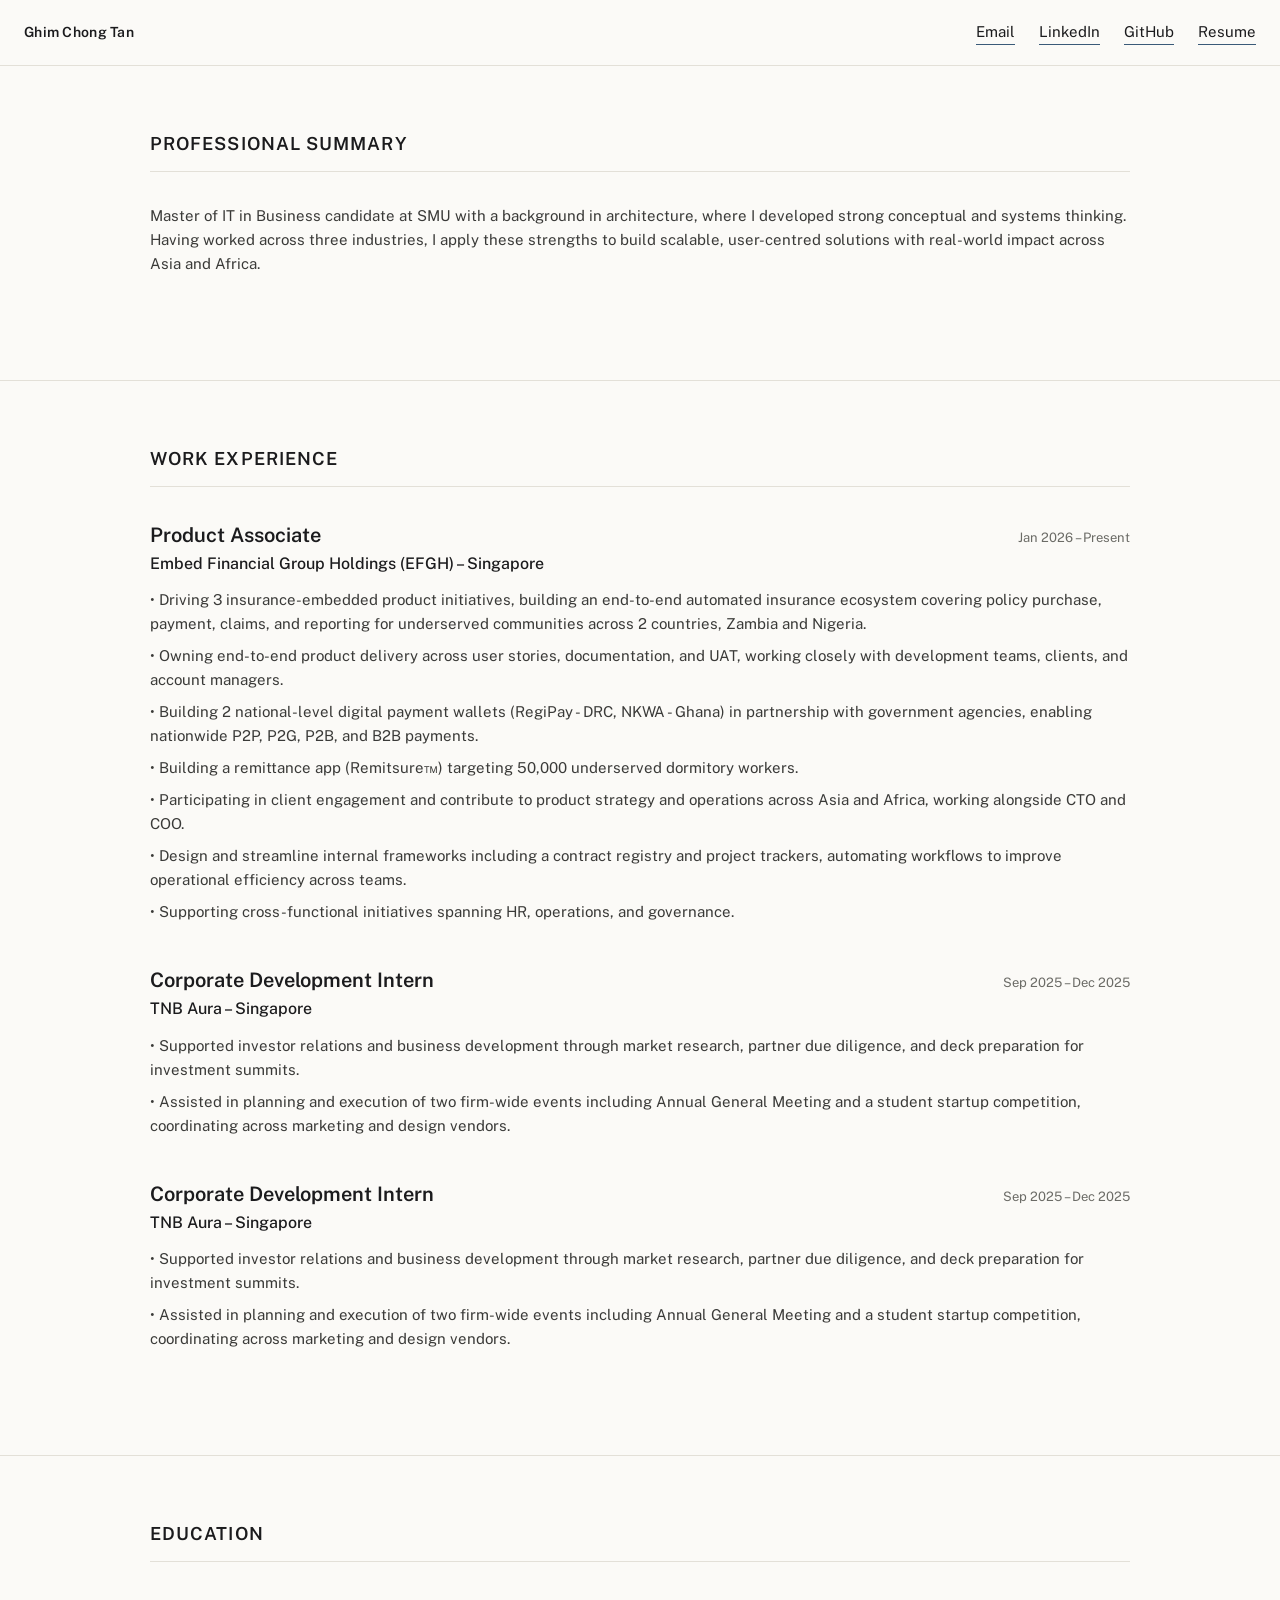
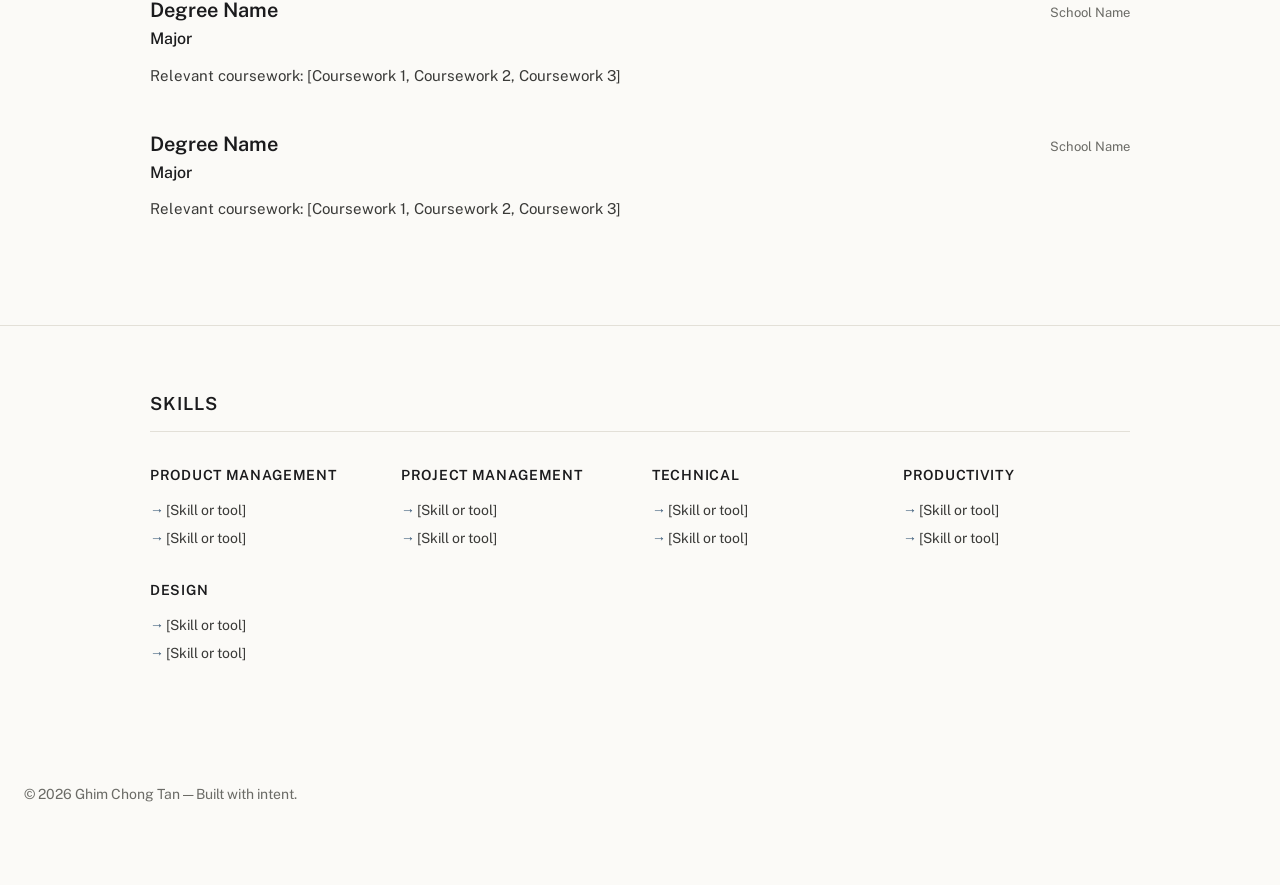
==== resume.html @ 165120eb "Update gallery cards with images and overlay styling Co-Authored-By: Claude Sonnet 4.6 <noreply@anth" ====
<!DOCTYPE html>
<html lang="en">
<head>
<meta charset="UTF-8">
<meta name="viewport" content="width=device-width, initial-scale=1.0">
<link rel="preconnect" href="https://fonts.googleapis.com">
<link rel="preconnect" href="https://fonts.gstatic.com" crossorigin>
<link href="https://fonts.googleapis.com/css2?family=Public+Sans:ital,wght@0,400;0,500;0,600;0,700;1,400&display=swap" rel="stylesheet">
<title>Resume — Ghim Chong Tan</title>
<style>
  :root{
    --ink:#1b1b1d;
    --paper:#fbfaf7;
    --line:#e3e0d8;
    --accent:#3a5a78;
    --accent-soft:#cfe0ea;
    --muted:#6b6b66;
    --content-padding-horizontal:150px;
  }
  *{margin:0;padding:0;box-sizing:border-box;}
  html{scroll-behavior:smooth;}
  body{
    background:var(--paper);
    color:var(--ink);
    font-family: 'Public Sans', -apple-system, BlinkMacSystemFont, 'Segoe UI', sans-serif;
    line-height:1.6;
  }
  .mono{font-family: 'Public Sans', -apple-system, BlinkMacSystemFont, 'Segoe UI', sans-serif; letter-spacing:0.02em;}

  nav{
    position:sticky;top:0;z-index:999;
    max-width:100%;margin:0 auto;padding:20px 24px;
    background:var(--paper);
    border-bottom:1px solid var(--line);
    display:flex;justify-content:space-between;align-items:center;
  }
  nav a.logo{
    font-size:14px;font-weight:600;color:var(--ink);text-decoration:none;
    letter-spacing:0.02em;
  }
  nav a.logo:hover{
    color:var(--accent);
  }

  nav .links{
    display:flex;gap:24px;
  }
  nav .links a{
    color:var(--ink);text-decoration:none;border-bottom:1px solid var(--accent);
    font-size:15px;
  }
  nav .links a:hover{color:var(--accent);}

  section{max-width:100%;margin:0 auto;padding:64px var(--content-padding-horizontal);}
  section + section{border-top:1px solid var(--line);}

  .section-title{
    font-size:18px;font-weight:600;color:var(--ink);
    text-transform:uppercase;letter-spacing:0.06em;
    margin-bottom:32px;padding-bottom:12px;
    border-bottom:1px solid var(--line);
  }

  .entry{
    margin-bottom:40px;
  }
  .entry-header{
    display:flex;justify-content:space-between;align-items:baseline;margin-bottom:4px;
  }
  .entry-title{
    font-size:20px;font-weight:600;color:var(--ink);
  }
  .entry-date{
    font-size:13px;color:var(--muted);
  }
  .entry-subtitle{
    font-size:16px;color:var(--ink);margin-bottom:8px;font-weight:500;
  }
  .entry-description{
    font-size:15px;color:#3a3a38;line-height:1.6;margin-bottom:8px;
  }
  .tags{
    display:flex;gap:8px;flex-wrap:wrap;margin-top:12px;
  }
  .tag{
    font-size:12px;background:var(--accent-soft);color:var(--accent);
    padding:4px 10px;border-radius:100px;font-weight:500;
  }

  .skills-grid{
    display:grid;grid-template-columns:repeat(auto-fit, minmax(200px, 1fr));gap:24px;
    margin-top:24px;
  }
  .skill-category h3{
    font-size:14px;font-weight:600;color:var(--ink);margin-bottom:12px;
    text-transform:uppercase;letter-spacing:0.05em;
  }
  .skill-category ul{
    list-style:none;
  }
  .skill-category li{
    font-size:14px;color:#3a3a38;margin-bottom:6px;
    padding-left:16px;position:relative;
  }
  .skill-category li:before{
    content:"→";position:absolute;left:0;color:var(--accent);
  }

  footer{
    max-width:100%;margin:0 auto;padding:48px 24px 80px;
    color:var(--muted);font-size:14px;
  }

  @media (max-width:600px){
    h1{font-size:32px;}
    .entry-header{flex-direction:column;align-items:flex-start;}
    .entry-date{margin-top:4px;}
  }
</style>
</head>
<body>

<nav>
  <a href="/" class="logo">Ghim Chong Tan</a>
  <div class="links">
    <a href="mailto:ghimchong.tan@gmail.com">Email</a>
    <a href="#" target="_blank">LinkedIn</a>
    <a href="#" target="_blank">GitHub</a>
    <a href="/resume.html">Resume</a>
  </div>
</nav>

<section id="professional-summary">
  <h2 class="section-title mono">Professional Summary</h2>
  <div class="entry">
    <div class="entry-description">Master of IT in Business candidate at SMU with a background in architecture, where I developed strong conceptual and systems thinking. Having worked across three industries, I apply these strengths to build scalable, user-centred solutions with real-world impact across Asia and Africa.</div>
  </div>
</section>

<section id="work-experience">
  <h2 class="section-title mono">Work Experience</h2>

  <div class="entry">
    <div class="entry-header">
      <div>
        <div class="entry-title">Product Associate</div>
        <div class="entry-subtitle">Embed Financial Group Holdings (EFGH) – Singapore</div>
      </div>
      <div class="entry-date">Jan 2026 – Present</div>
    </div>
    <div class="entry-description">• Driving 3 insurance-embedded product initiatives, building an end-to-end automated insurance ecosystem covering policy purchase, payment, claims, and reporting for underserved communities across 2 countries, Zambia and Nigeria.</div>
    <div class="entry-description">• Owning end-to-end product delivery across user stories, documentation, and UAT, working closely with development teams, clients, and account managers.</div>
    <div class="entry-description">• Building 2 national-level digital payment wallets (RegiPay - DRC, NKWA - Ghana) in partnership with government agencies, enabling nationwide P2P, P2G, P2B, and B2B payments.</div>
    <div class="entry-description">• Building a remittance app (Remitsure™) targeting 50,000 underserved dormitory workers.</div>
    <div class="entry-description">• Participating in client engagement and contribute to product strategy and operations across Asia and Africa, working alongside CTO and COO.</div>
    <div class="entry-description">• Design and streamline internal frameworks including a contract registry and project trackers, automating workflows to improve operational efficiency across teams.</div>
    <div class="entry-description">• Supporting cross-functional initiatives spanning HR, operations, and governance.</div>
  </div>

    <div class="entry">
    <div class="entry-header">
      <div>
        <div class="entry-title">Corporate Development Intern</div>
        <div class="entry-subtitle">TNB Aura – Singapore</div>
      </div>
      <div class="entry-date">Sep 2025 – Dec 2025</div>
    </div>
    <div class="entry-description">• Supported investor relations and business development through market research, partner due diligence, and deck preparation for investment summits.</div>
    <div class="entry-description">• Assisted in planning and execution of two firm-wide events including Annual General Meeting and a student startup competition, coordinating across marketing and design vendors.</div>
  </div>

    <div class="entry">
    <div class="entry-header">
      <div>
        <div class="entry-title">Corporate Development Intern</div>
        <div class="entry-subtitle">TNB Aura – Singapore</div>
      </div>
      <div class="entry-date">Sep 2025 – Dec 2025</div>
    </div>
    <div class="entry-description">• Supported investor relations and business development through market research, partner due diligence, and deck preparation for investment summits.</div>
    <div class="entry-description">• Assisted in planning and execution of two firm-wide events including Annual General Meeting and a student startup competition, coordinating across marketing and design vendors.</div>
  </div>
</section>

<section id="education">
  <h2 class="section-title mono">Education</h2>

  <div class="entry">
    <div class="entry-header">
      <div>
        <div class="entry-title">Degree Name</div>
        <div class="entry-subtitle">Major</div>
      </div>
      <div class="entry-date">School Name</div>
    </div>
    <div class="entry-description">Relevant coursework: [Coursework 1, Coursework 2, Coursework 3]</div>
  </div>

  <div class="entry">
    <div class="entry-header">
      <div>
        <div class="entry-title">Degree Name</div>
        <div class="entry-subtitle">Major</div>
      </div>
      <div class="entry-date">School Name</div>
    </div>
    <div class="entry-description">Relevant coursework: [Coursework 1, Coursework 2, Coursework 3]</div>
  </div>
</section>

<section id="skills">
  <h2 class="section-title mono">Skills</h2>

  <div class="skills-grid">
    <div class="skill-category">
      <h3>Product Management</h3>
      <ul>
        <li>[Skill or tool]</li>
        <li>[Skill or tool]</li>
      </ul>
    </div>

    <div class="skill-category">
      <h3>Project Management</h3>
      <ul>
        <li>[Skill or tool]</li>
        <li>[Skill or tool]</li>
      </ul>
    </div>

    <div class="skill-category">
      <h3>Technical</h3>
      <ul>
        <li>[Skill or tool]</li>
        <li>[Skill or tool]</li>
      </ul>
    </div>

    <div class="skill-category">
      <h3>Productivity</h3>
      <ul>
        <li>[Skill or tool]</li>
        <li>[Skill or tool]</li>
      </ul>
    </div>

    <div class="skill-category">
      <h3>Design</h3>
      <ul>
        <li>[Skill or tool]</li>
        <li>[Skill or tool]</li>
      </ul>
    </div>
  </div>
</section>

<footer>
  © 2026 Ghim Chong Tan — Built with intent.
</footer>

</body>
</html>
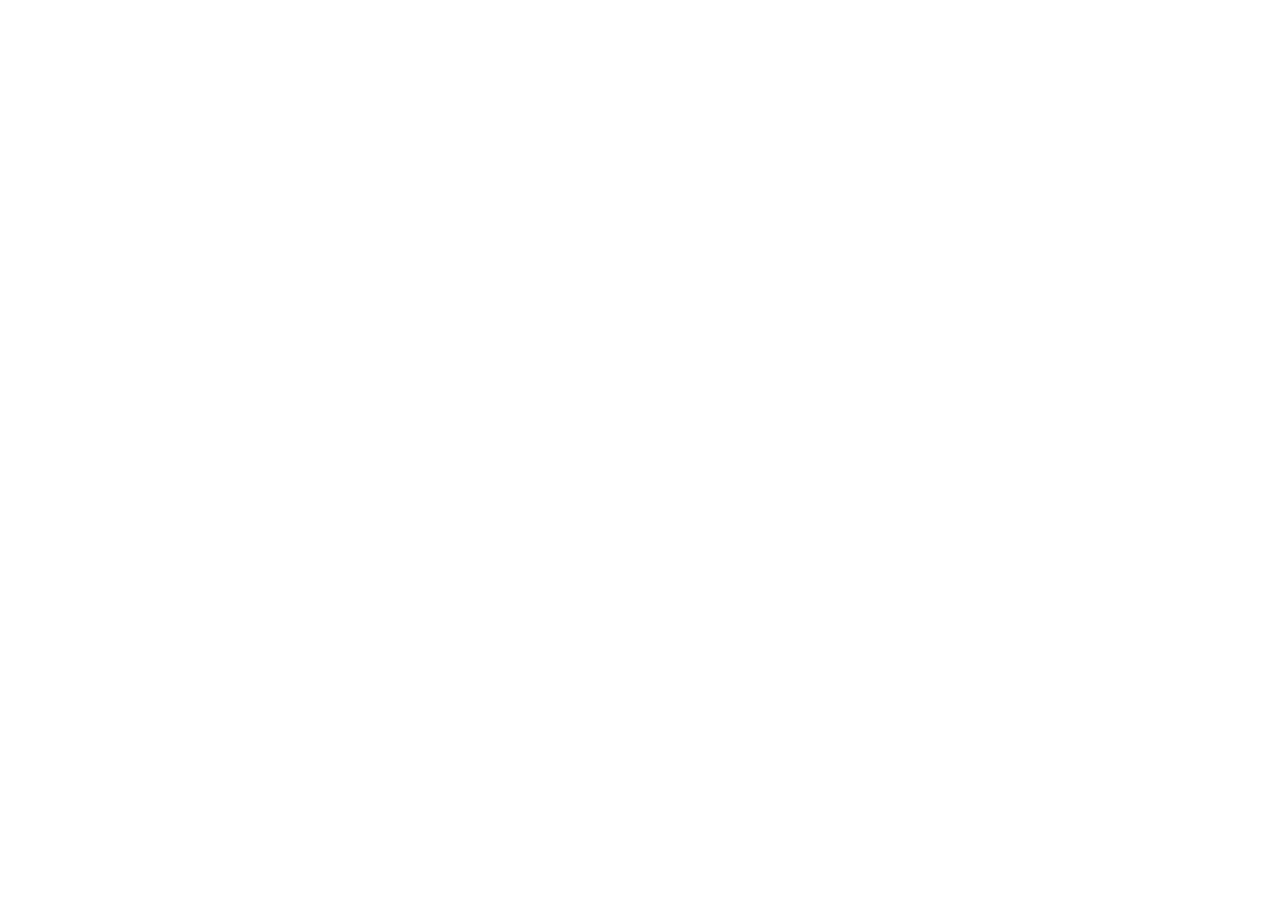
==== commit 5a7b45ff: "Rebuild portfolio with new design system and two-column hero Complete redesign: Spectral + Jost type" ====
--- a/resume.html
+++ b/resume.html
@@ -3,260 +3,8 @@
 <head>
 <meta charset="UTF-8">
 <meta name="viewport" content="width=device-width, initial-scale=1.0">
-<link rel="preconnect" href="https://fonts.googleapis.com">
-<link rel="preconnect" href="https://fonts.gstatic.com" crossorigin>
-<link href="https://fonts.googleapis.com/css2?family=Public+Sans:ital,wght@0,400;0,500;0,600;0,700;1,400&display=swap" rel="stylesheet">
 <title>Resume — Ghim Chong Tan</title>
-<style>
-  :root{
-    --ink:#1b1b1d;
-    --paper:#fbfaf7;
-    --line:#e3e0d8;
-    --accent:#3a5a78;
-    --accent-soft:#cfe0ea;
-    --muted:#6b6b66;
-    --content-padding-horizontal:150px;
-  }
-  *{margin:0;padding:0;box-sizing:border-box;}
-  html{scroll-behavior:smooth;}
-  body{
-    background:var(--paper);
-    color:var(--ink);
-    font-family: 'Public Sans', -apple-system, BlinkMacSystemFont, 'Segoe UI', sans-serif;
-    line-height:1.6;
-  }
-  .mono{font-family: 'Public Sans', -apple-system, BlinkMacSystemFont, 'Segoe UI', sans-serif; letter-spacing:0.02em;}
-
-  nav{
-    position:sticky;top:0;z-index:999;
-    max-width:100%;margin:0 auto;padding:20px 24px;
-    background:var(--paper);
-    border-bottom:1px solid var(--line);
-    display:flex;justify-content:space-between;align-items:center;
-  }
-  nav a.logo{
-    font-size:14px;font-weight:600;color:var(--ink);text-decoration:none;
-    letter-spacing:0.02em;
-  }
-  nav a.logo:hover{
-    color:var(--accent);
-  }
-
-  nav .links{
-    display:flex;gap:24px;
-  }
-  nav .links a{
-    color:var(--ink);text-decoration:none;border-bottom:1px solid var(--accent);
-    font-size:15px;
-  }
-  nav .links a:hover{color:var(--accent);}
-
-  section{max-width:100%;margin:0 auto;padding:64px var(--content-padding-horizontal);}
-  section + section{border-top:1px solid var(--line);}
-
-  .section-title{
-    font-size:18px;font-weight:600;color:var(--ink);
-    text-transform:uppercase;letter-spacing:0.06em;
-    margin-bottom:32px;padding-bottom:12px;
-    border-bottom:1px solid var(--line);
-  }
-
-  .entry{
-    margin-bottom:40px;
-  }
-  .entry-header{
-    display:flex;justify-content:space-between;align-items:baseline;margin-bottom:4px;
-  }
-  .entry-title{
-    font-size:20px;font-weight:600;color:var(--ink);
-  }
-  .entry-date{
-    font-size:13px;color:var(--muted);
-  }
-  .entry-subtitle{
-    font-size:16px;color:var(--ink);margin-bottom:8px;font-weight:500;
-  }
-  .entry-description{
-    font-size:15px;color:#3a3a38;line-height:1.6;margin-bottom:8px;
-  }
-  .tags{
-    display:flex;gap:8px;flex-wrap:wrap;margin-top:12px;
-  }
-  .tag{
-    font-size:12px;background:var(--accent-soft);color:var(--accent);
-    padding:4px 10px;border-radius:100px;font-weight:500;
-  }
-
-  .skills-grid{
-    display:grid;grid-template-columns:repeat(auto-fit, minmax(200px, 1fr));gap:24px;
-    margin-top:24px;
-  }
-  .skill-category h3{
-    font-size:14px;font-weight:600;color:var(--ink);margin-bottom:12px;
-    text-transform:uppercase;letter-spacing:0.05em;
-  }
-  .skill-category ul{
-    list-style:none;
-  }
-  .skill-category li{
-    font-size:14px;color:#3a3a38;margin-bottom:6px;
-    padding-left:16px;position:relative;
-  }
-  .skill-category li:before{
-    content:"→";position:absolute;left:0;color:var(--accent);
-  }
-
-  footer{
-    max-width:100%;margin:0 auto;padding:48px 24px 80px;
-    color:var(--muted);font-size:14px;
-  }
-
-  @media (max-width:600px){
-    h1{font-size:32px;}
-    .entry-header{flex-direction:column;align-items:flex-start;}
-    .entry-date{margin-top:4px;}
-  }
-</style>
 </head>
 <body>
-
-<nav>
-  <a href="/" class="logo">Ghim Chong Tan</a>
-  <div class="links">
-    <a href="mailto:ghimchong.tan@gmail.com">Email</a>
-    <a href="#" target="_blank">LinkedIn</a>
-    <a href="#" target="_blank">GitHub</a>
-    <a href="/resume.html">Resume</a>
-  </div>
-</nav>
-
-<section id="professional-summary">
-  <h2 class="section-title mono">Professional Summary</h2>
-  <div class="entry">
-    <div class="entry-description">Master of IT in Business candidate at SMU with a background in architecture, where I developed strong conceptual and systems thinking. Having worked across three industries, I apply these strengths to build scalable, user-centred solutions with real-world impact across Asia and Africa.</div>
-  </div>
-</section>
-
-<section id="work-experience">
-  <h2 class="section-title mono">Work Experience</h2>
-
-  <div class="entry">
-    <div class="entry-header">
-      <div>
-        <div class="entry-title">Product Associate</div>
-        <div class="entry-subtitle">Embed Financial Group Holdings (EFGH) – Singapore</div>
-      </div>
-      <div class="entry-date">Jan 2026 – Present</div>
-    </div>
-    <div class="entry-description">• Driving 3 insurance-embedded product initiatives, building an end-to-end automated insurance ecosystem covering policy purchase, payment, claims, and reporting for underserved communities across 2 countries, Zambia and Nigeria.</div>
-    <div class="entry-description">• Owning end-to-end product delivery across user stories, documentation, and UAT, working closely with development teams, clients, and account managers.</div>
-    <div class="entry-description">• Building 2 national-level digital payment wallets (RegiPay - DRC, NKWA - Ghana) in partnership with government agencies, enabling nationwide P2P, P2G, P2B, and B2B payments.</div>
-    <div class="entry-description">• Building a remittance app (Remitsure™) targeting 50,000 underserved dormitory workers.</div>
-    <div class="entry-description">• Participating in client engagement and contribute to product strategy and operations across Asia and Africa, working alongside CTO and COO.</div>
-    <div class="entry-description">• Design and streamline internal frameworks including a contract registry and project trackers, automating workflows to improve operational efficiency across teams.</div>
-    <div class="entry-description">• Supporting cross-functional initiatives spanning HR, operations, and governance.</div>
-  </div>
-
-    <div class="entry">
-    <div class="entry-header">
-      <div>
-        <div class="entry-title">Corporate Development Intern</div>
-        <div class="entry-subtitle">TNB Aura – Singapore</div>
-      </div>
-      <div class="entry-date">Sep 2025 – Dec 2025</div>
-    </div>
-    <div class="entry-description">• Supported investor relations and business development through market research, partner due diligence, and deck preparation for investment summits.</div>
-    <div class="entry-description">• Assisted in planning and execution of two firm-wide events including Annual General Meeting and a student startup competition, coordinating across marketing and design vendors.</div>
-  </div>
-
-    <div class="entry">
-    <div class="entry-header">
-      <div>
-        <div class="entry-title">Corporate Development Intern</div>
-        <div class="entry-subtitle">TNB Aura – Singapore</div>
-      </div>
-      <div class="entry-date">Sep 2025 – Dec 2025</div>
-    </div>
-    <div class="entry-description">• Supported investor relations and business development through market research, partner due diligence, and deck preparation for investment summits.</div>
-    <div class="entry-description">• Assisted in planning and execution of two firm-wide events including Annual General Meeting and a student startup competition, coordinating across marketing and design vendors.</div>
-  </div>
-</section>
-
-<section id="education">
-  <h2 class="section-title mono">Education</h2>
-
-  <div class="entry">
-    <div class="entry-header">
-      <div>
-        <div class="entry-title">Degree Name</div>
-        <div class="entry-subtitle">Major</div>
-      </div>
-      <div class="entry-date">School Name</div>
-    </div>
-    <div class="entry-description">Relevant coursework: [Coursework 1, Coursework 2, Coursework 3]</div>
-  </div>
-
-  <div class="entry">
-    <div class="entry-header">
-      <div>
-        <div class="entry-title">Degree Name</div>
-        <div class="entry-subtitle">Major</div>
-      </div>
-      <div class="entry-date">School Name</div>
-    </div>
-    <div class="entry-description">Relevant coursework: [Coursework 1, Coursework 2, Coursework 3]</div>
-  </div>
-</section>
-
-<section id="skills">
-  <h2 class="section-title mono">Skills</h2>
-
-  <div class="skills-grid">
-    <div class="skill-category">
-      <h3>Product Management</h3>
-      <ul>
-        <li>[Skill or tool]</li>
-        <li>[Skill or tool]</li>
-      </ul>
-    </div>
-
-    <div class="skill-category">
-      <h3>Project Management</h3>
-      <ul>
-        <li>[Skill or tool]</li>
-        <li>[Skill or tool]</li>
-      </ul>
-    </div>
-
-    <div class="skill-category">
-      <h3>Technical</h3>
-      <ul>
-        <li>[Skill or tool]</li>
-        <li>[Skill or tool]</li>
-      </ul>
-    </div>
-
-    <div class="skill-category">
-      <h3>Productivity</h3>
-      <ul>
-        <li>[Skill or tool]</li>
-        <li>[Skill or tool]</li>
-      </ul>
-    </div>
-
-    <div class="skill-category">
-      <h3>Design</h3>
-      <ul>
-        <li>[Skill or tool]</li>
-        <li>[Skill or tool]</li>
-      </ul>
-    </div>
-  </div>
-</section>
-
-<footer>
-  © 2026 Ghim Chong Tan — Built with intent.
-</footer>
-
 </body>
 </html>
